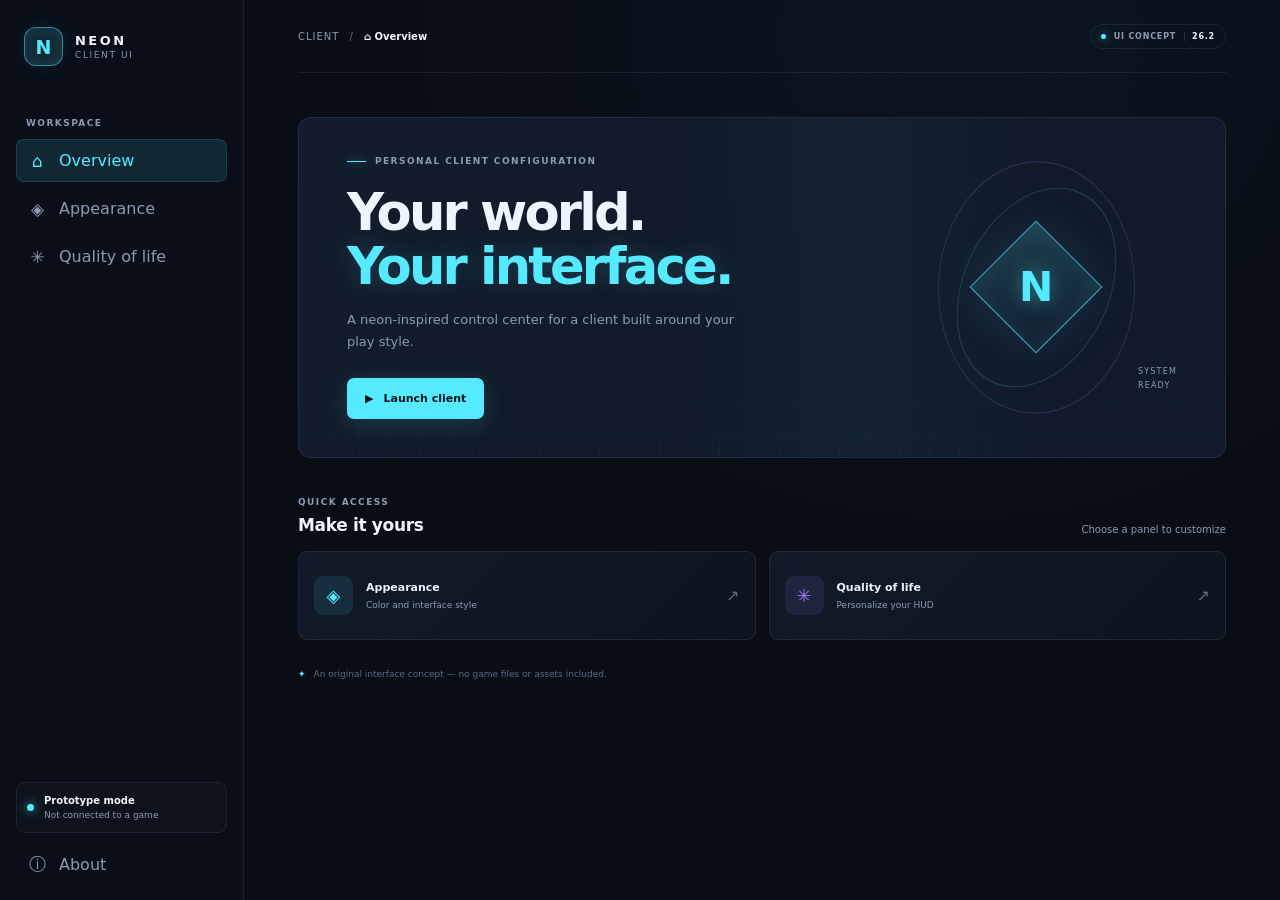
==== index.html @ 1ccb51b3 "Add neon client UI prototype Co-authored-by: copilot-swe-agent[bot] <198982749+Copilot@users.noreply" ====
<!doctype html>
<html lang="en">
  <head>
    <meta charset="utf-8">
    <meta name="viewport" content="width=device-width, initial-scale=1">
    <meta name="theme-color" content="#090d16">
    <title>Neon Client UI</title>
    <link rel="stylesheet" href="styles.css">
    <script src="app.js" defer></script>
  </head>
  <body>
    <div class="shell">
      <aside class="sidebar" aria-label="Client navigation">
        <a class="brand" href="#home" data-go="home" aria-label="Neon Client home">
          <span class="brand-mark" aria-hidden="true">N</span>
          <span class="brand-copy">
            <strong>NEON</strong>
            <small>CLIENT UI</small>
          </span>
        </a>

        <div class="nav-label">WORKSPACE</div>
        <nav class="navigation">
          <button class="nav-item is-active" type="button" data-panel="home" aria-current="page">
            <span class="nav-icon" aria-hidden="true">⌂</span>
            <span>Overview</span>
          </button>
          <button class="nav-item" type="button" data-panel="appearance">
            <span class="nav-icon" aria-hidden="true">◈</span>
            <span>Appearance</span>
          </button>
          <button class="nav-item" type="button" data-panel="quality">
            <span class="nav-icon" aria-hidden="true">✳</span>
            <span>Quality of life</span>
          </button>
        </nav>

        <div class="sidebar-bottom">
          <div class="connection-card">
            <span class="status-dot" aria-hidden="true"></span>
            <span>
              <strong>Prototype mode</strong>
              <small>Not connected to a game</small>
            </span>
          </div>
          <button class="nav-item" type="button" data-panel="about">
            <span class="nav-icon" aria-hidden="true">ⓘ</span>
            <span>About</span>
          </button>
        </div>
      </aside>

      <main class="main">
        <header class="topbar">
          <div class="breadcrumb"><span>CLIENT</span><span class="slash">/</span><strong id="current-page">Overview</strong></div>
          <div class="topbar-status">
            <span class="fps-preview" id="fps-preview" hidden>144 <small>FPS</small></span>
            <div class="build-pill"><span class="build-dot" aria-hidden="true"></span> UI CONCEPT <span class="build-version">26.2</span></div>
          </div>
        </header>

        <section class="panel is-visible" id="panel-home" aria-labelledby="welcome-title">
          <div class="hero">
            <div class="hero-copy">
              <div class="eyebrow"><span class="eyebrow-line"></span> PERSONAL CLIENT CONFIGURATION</div>
              <h1 id="welcome-title">Your world.<br><span>Your interface.</span></h1>
              <p>A neon-inspired control center for a client built around your play style.</p>
              <button class="button button-primary" type="button" data-notice="Game launch is not connected in this UI prototype.">
                <span aria-hidden="true">▶</span> Launch client
              </button>
            </div>
            <div class="hero-art" aria-hidden="true">
              <div class="orbit orbit-one"></div>
              <div class="orbit orbit-two"></div>
              <div class="core"><span>N</span></div>
              <div class="art-caption">SYSTEM<br>READY</div>
            </div>
            <div class="hero-grid" aria-hidden="true"></div>
          </div>

          <div class="section-heading">
            <div>
              <div class="eyebrow">QUICK ACCESS</div>
              <h2>Make it yours</h2>
            </div>
            <span class="subtle">Choose a panel to customize</span>
          </div>

          <div class="quick-grid">
            <button class="quick-card" type="button" data-go="appearance">
              <span class="quick-icon icon-cyan" aria-hidden="true">◈</span>
              <span class="quick-content"><strong>Appearance</strong><small>Color and interface style</small></span>
              <span class="card-arrow" aria-hidden="true">↗</span>
            </button>
            <button class="quick-card" type="button" data-go="quality">
              <span class="quick-icon icon-violet" aria-hidden="true">✳</span>
              <span class="quick-content"><strong>Quality of life</strong><small>Personalize your HUD</small></span>
              <span class="card-arrow" aria-hidden="true">↗</span>
            </button>
          </div>

          <footer class="footer-note"><span class="footer-mark" aria-hidden="true">✦</span> An original interface concept — no game files or assets included.</footer>
        </section>

        <section class="panel" id="panel-appearance" aria-labelledby="appearance-title" hidden>
          <div class="page-heading">
            <div class="eyebrow"><span class="eyebrow-line"></span> MAKE IT YOURS</div>
            <h1 id="appearance-title">Appearance</h1>
            <p>Set the accent that lights up your interface.</p>
          </div>
          <div class="settings-card">
            <div class="card-heading">
              <div><h2>Accent color</h2><p>Choose a signal color for highlights and controls.</p></div>
              <span class="tag">THEME</span>
            </div>
            <div class="accent-options" role="group" aria-label="Accent color">
              <button class="accent-choice is-selected" type="button" data-accent="cyan" aria-pressed="true">
                <span class="swatch swatch-cyan" aria-hidden="true"></span><span>Cyan</span><span class="choice-check" aria-hidden="true">✓</span>
              </button>
              <button class="accent-choice" type="button" data-accent="violet" aria-pressed="false">
                <span class="swatch swatch-violet" aria-hidden="true"></span><span>Violet</span><span class="choice-check" aria-hidden="true">✓</span>
              </button>
              <button class="accent-choice" type="button" data-accent="amber" aria-pressed="false">
                <span class="swatch swatch-amber" aria-hidden="true"></span><span>Amber</span><span class="choice-check" aria-hidden="true">✓</span>
              </button>
            </div>
          </div>
          <div class="preview-card">
            <div>
              <span class="tag">LIVE PREVIEW</span>
              <h2>Stay in your element.</h2>
              <p>Accent selection previews across buttons, status lights, and panel details.</p>
            </div>
            <div class="preview-chip"><span class="status-dot" aria-hidden="true"></span> ONLINE</div>
          </div>
        </section>

        <section class="panel" id="panel-quality" aria-labelledby="quality-title" hidden>
          <div class="page-heading">
            <div class="eyebrow"><span class="eyebrow-line"></span> TUNE YOUR SETUP</div>
            <h1 id="quality-title">Quality of life</h1>
            <p>Small interface preferences for a more comfortable session.</p>
          </div>
          <div class="settings-card settings-list">
            <div class="card-heading">
              <div><h2>Interface preferences</h2><p>These controls are a UI demo and do not affect gameplay.</p></div>
              <span class="tag">3 OPTIONS</span>
            </div>
            <label class="setting-row">
              <span class="setting-copy"><strong>Compact HUD</strong><small>Preview a tighter, less distracting layout.</small></span>
              <input class="switch-input" type="checkbox" data-setting="compact-hud" aria-label="Compact HUD">
              <span class="switch" aria-hidden="true"></span>
            </label>
            <label class="setting-row">
              <span class="setting-copy"><strong>Show FPS counter</strong><small>Keep a performance readout visible in the interface.</small></span>
              <input class="switch-input" type="checkbox" data-setting="fps-counter" aria-label="Show FPS counter">
              <span class="switch" aria-hidden="true"></span>
            </label>
            <label class="setting-row">
              <span class="setting-copy"><strong>Reduce motion</strong><small>Use calmer transitions between menu panels.</small></span>
              <input class="switch-input" type="checkbox" data-setting="reduced-motion" aria-label="Reduce motion">
              <span class="switch" aria-hidden="true"></span>
            </label>
          </div>
          <p class="notice-line"><span aria-hidden="true">ⓘ</span> Preferences are temporary in this prototype and reset when the page reloads.</p>
        </section>

        <section class="panel" id="panel-about" aria-labelledby="about-title" hidden>
          <div class="page-heading">
            <div class="eyebrow"><span class="eyebrow-line"></span> PROJECT NOTES</div>
            <h1 id="about-title">About this prototype</h1>
            <p>A first look at an original dark-neon interface for a future 26.2 client customization.</p>
          </div>
          <div class="settings-card about-card">
            <span class="about-symbol" aria-hidden="true">N</span>
            <div><h2>Independent UI concept</h2><p>This page does not include or modify Eaglercraft, Minecraft, or any game assets. A real in-client version needs a documented add-on interface and source you are authorized to change.</p></div>
          </div>
        </section>

        <div class="toast" id="toast" role="status" aria-live="polite" hidden></div>
      </main>
    </div>
  </body>
</html>
---- styles.css ----
:root {
  color-scheme: dark;
  --bg: #090d16;
  --panel: #101725;
  --panel-raised: #131d2d;
  --line: rgba(165, 190, 219, .11);
  --line-bright: rgba(165, 190, 219, .19);
  --text: #eef5ff;
  --muted: #8c9bb2;
  --dim: #5a6b83;
  --accent: #55eaff;
  --accent-rgb: 85, 234, 255;
  --accent-soft: rgba(var(--accent-rgb), .12);
  --violet: #9c7cff;
  --amber: #ffbf5b;
  font-family: Inter, ui-sans-serif, system-ui, -apple-system, BlinkMacSystemFont, "Segoe UI", sans-serif;
}

:root[data-accent="violet"] {
  --accent: #ae8bff;
  --accent-rgb: 174, 139, 255;
}

:root[data-accent="amber"] {
  --accent: #ffc567;
  --accent-rgb: 255, 197, 103;
}

* { box-sizing: border-box; }

body {
  min-width: 320px;
  min-height: 100vh;
  margin: 0;
  background:
    radial-gradient(ellipse at 75% 4%, rgba(35, 92, 130, .11), transparent 34rem),
    var(--bg);
  color: var(--text);
}

button { font: inherit; }

.shell { min-height: 100vh; }

.sidebar {
  position: fixed;
  inset: 0 auto 0 0;
  z-index: 2;
  display: flex;
  width: 244px;
  flex-direction: column;
  padding: 27px 16px 18px;
  border-right: 1px solid var(--line);
  background: rgba(10, 15, 25, .92);
}

.brand { display: flex; align-items: center; gap: 12px; padding: 0 8px; color: var(--text); text-decoration: none; }
.brand-mark, .about-symbol {
  display: grid;
  place-items: center;
  width: 39px;
  height: 39px;
  border: 1px solid rgba(var(--accent-rgb), .5);
  border-radius: 12px;
  background: var(--accent-soft);
  box-shadow: inset 0 0 18px rgba(var(--accent-rgb), .1), 0 0 24px rgba(var(--accent-rgb), .08);
  color: var(--accent);
  font-size: 19px;
  font-weight: 800;
}

.brand-copy { display: grid; gap: 2px; }
.brand-copy strong { font-size: 13px; letter-spacing: .19em; }
.brand-copy small { color: var(--muted); font-size: 9px; letter-spacing: .18em; }
.nav-label, .eyebrow, .tag { color: var(--muted); font-size: 9px; font-weight: 700; letter-spacing: .16em; }
.nav-label { margin: 52px 10px 11px; }
.navigation { display: grid; gap: 5px; }
.nav-item {
  display: flex;
  width: 100%;
  align-items: center;
  gap: 12px;
  min-height: 43px;
  padding: 0 11px;
  border: 1px solid transparent;
  border-radius: 8px;
  background: transparent;
  color: var(--muted);
  text-align: left;
  cursor: pointer;
  transition: color .18s ease, background .18s ease, border-color .18s ease;
}

.nav-item:hover { border-color: var(--line); background: rgba(255,255,255,.025); color: var(--text); }
.nav-item.is-active { border-color: rgba(var(--accent-rgb), .13); background: var(--accent-soft); color: var(--accent); }
.nav-icon { display: grid; width: 19px; place-items: center; font-size: 17px; }
.sidebar-bottom { display: grid; gap: 13px; margin-top: auto; }
.connection-card { display: flex; align-items: center; gap: 10px; padding: 12px 10px; border: 1px solid var(--line); border-radius: 9px; background: rgba(255,255,255,.018); }
.connection-card strong, .connection-card small { display: block; }
.connection-card strong { font-size: 10px; font-weight: 650; }
.connection-card small { margin-top: 4px; color: var(--muted); font-size: 9px; }
.status-dot, .build-dot { width: 7px; height: 7px; flex: 0 0 auto; border-radius: 50%; background: var(--accent); box-shadow: 0 0 11px rgba(var(--accent-rgb), .9); }
.sidebar-bottom .nav-item { min-height: 36px; }

.main { min-height: 100vh; margin-left: 244px; padding: 0 54px 35px; }
.topbar { display: flex; height: 73px; align-items: center; justify-content: space-between; border-bottom: 1px solid var(--line); }
.topbar-status { display: flex; align-items: center; gap: 12px; }
.fps-preview { color: var(--accent); font-size: 10px; font-variant-numeric: tabular-nums; }
.fps-preview small { color: var(--muted); font-size: 8px; letter-spacing: .1em; }
.breadcrumb { display: flex; align-items: center; gap: 10px; color: var(--muted); font-size: 10px; letter-spacing: .1em; }
.breadcrumb strong { color: var(--text); font-weight: 550; letter-spacing: 0; }
.slash { color: var(--dim); }
.build-pill { display: flex; align-items: center; gap: 8px; padding: 7px 10px; border: 1px solid var(--line); border-radius: 99px; color: var(--muted); font-size: 8px; font-weight: 700; letter-spacing: .1em; }
.build-dot { width: 5px; height: 5px; }
.build-version { padding-left: 7px; border-left: 1px solid var(--line-bright); color: var(--text); }
.panel { max-width: 1020px; margin: 0 auto; padding-top: 44px; }
.panel[hidden] { display: none; }
.hero { position: relative; display: flex; min-height: 326px; overflow: hidden; align-items: center; justify-content: space-between; padding: 38px 48px; border: 1px solid var(--line); border-radius: 13px; background: linear-gradient(110deg, #121c2c 0%, #111a29 52%, #101a2a 100%); }
.hero::before { position: absolute; inset: 0; background: linear-gradient(90deg, transparent 40%, rgba(var(--accent-rgb), .04), transparent 80%); content: ""; pointer-events: none; }
.hero-grid { position: absolute; inset: auto 0 0; height: 82px; background-image: linear-gradient(rgba(var(--accent-rgb), .08) 1px, transparent 1px), linear-gradient(90deg, rgba(var(--accent-rgb), .08) 1px, transparent 1px); background-size: 30px 30px; mask-image: linear-gradient(transparent, black); opacity: .46; pointer-events: none; }
.hero-copy { position: relative; z-index: 1; max-width: 460px; }
.eyebrow { display: flex; align-items: center; gap: 9px; }
.eyebrow-line { display: inline-block; width: 19px; height: 1px; background: var(--accent); box-shadow: 0 0 8px rgba(var(--accent-rgb), .7); }
h1, h2, p { margin: 0; }
.hero h1, .page-heading h1 { margin-top: 19px; font-size: clamp(35px, 4vw, 52px); font-weight: 700; letter-spacing: -.055em; line-height: 1.06; }
.hero h1 span { color: var(--accent); text-shadow: 0 0 24px rgba(var(--accent-rgb), .2); }
.hero-copy p, .page-heading p { max-width: 410px; margin-top: 15px; color: var(--muted); font-size: 13px; line-height: 1.7; }
.button { display: inline-flex; min-height: 41px; align-items: center; justify-content: center; gap: 10px; margin-top: 25px; padding: 0 17px; border: 1px solid transparent; border-radius: 7px; font-size: 11px; font-weight: 700; cursor: pointer; transition: transform .18s ease, box-shadow .18s ease, background .18s ease; }
.button:hover { transform: translateY(-1px); }
.button-primary { background: var(--accent); box-shadow: 0 5px 22px rgba(var(--accent-rgb), .16); color: #081018; }
.button-primary:hover { box-shadow: 0 7px 28px rgba(var(--accent-rgb), .28); }
.hero-art { position: relative; z-index: 1; display: grid; width: 248px; height: 230px; flex: 0 0 auto; place-items: center; margin-right: 17px; }
.core { z-index: 1; display: grid; width: 94px; height: 94px; place-items: center; transform: rotate(45deg); border: 1px solid rgba(var(--accent-rgb), .65); background: linear-gradient(135deg, rgba(var(--accent-rgb), .15), rgba(17, 26, 41, .5)); box-shadow: 0 0 45px rgba(var(--accent-rgb), .12), inset 0 0 32px rgba(var(--accent-rgb), .11); }
.core span { transform: rotate(-45deg); color: var(--accent); font-size: 41px; font-weight: 800; text-shadow: 0 0 23px rgba(var(--accent-rgb), .55); }
.orbit { position: absolute; width: 175px; height: 175px; transform: rotate(-25deg) skew(-20deg); border: 1px solid rgba(var(--accent-rgb), .19); border-radius: 50%; }
.orbit-two { width: 223px; height: 223px; transform: rotate(50deg) skew(14deg); border-color: rgba(156, 124, 255, .2); }
.art-caption { position: absolute; right: -17px; bottom: 10px; color: var(--muted); font-size: 8px; letter-spacing: .15em; line-height: 1.7; }
.section-heading { display: flex; align-items: end; justify-content: space-between; margin: 39px 0 16px; }
.section-heading h2, .card-heading h2, .preview-card h2, .about-card h2 { margin-top: 8px; font-size: 17px; font-weight: 650; letter-spacing: -.02em; }
.subtle { color: var(--muted); font-size: 10px; }
.quick-grid { display: grid; grid-template-columns: repeat(2, minmax(0, 1fr)); gap: 13px; }
.quick-card { display: flex; min-height: 89px; align-items: center; gap: 13px; padding: 15px; border: 1px solid var(--line); border-radius: 9px; background: linear-gradient(135deg, rgba(20, 30, 45, .8), rgba(14, 22, 34, .8)); color: var(--text); text-align: left; cursor: pointer; transition: border-color .18s ease, transform .18s ease, background .18s ease; }
.quick-card:hover { transform: translateY(-2px); border-color: rgba(var(--accent-rgb), .35); background: var(--panel-raised); }
.quick-icon { display: grid; width: 39px; height: 39px; flex: 0 0 auto; place-items: center; border-radius: 9px; font-size: 18px; }
.icon-cyan { background: rgba(var(--accent-rgb), .1); color: var(--accent); }
.icon-violet { background: rgba(156, 124, 255, .11); color: var(--violet); }
.quick-content { display: grid; gap: 6px; }
.quick-content strong { font-size: 11px; font-weight: 650; }
.quick-content small { color: var(--muted); font-size: 9px; }
.card-arrow { margin-left: auto; color: var(--dim); }
.footer-note { display: flex; align-items: center; gap: 8px; margin-top: 29px; color: var(--dim); font-size: 9px; }
.footer-mark { color: var(--accent); }

.page-heading { margin: 12px 0 27px; }
.page-heading h1 { font-size: clamp(32px, 4vw, 43px); }
.page-heading p { margin-top: 11px; }
.settings-card, .preview-card { padding: 23px; border: 1px solid var(--line); border-radius: 10px; background: linear-gradient(135deg, rgba(18, 27, 41, .9), rgba(14, 21, 33, .9)); }
.card-heading { display: flex; align-items: flex-start; justify-content: space-between; gap: 20px; }
.card-heading h2 { margin-top: 0; font-size: 14px; }
.card-heading p, .preview-card p, .about-card p { margin-top: 7px; color: var(--muted); font-size: 10px; line-height: 1.7; }
.tag { padding: 6px 8px; border: 1px solid var(--line); border-radius: 5px; font-size: 8px; white-space: nowrap; }
.accent-options { display: grid; grid-template-columns: repeat(3, minmax(0, 1fr)); gap: 10px; margin-top: 22px; }
.accent-choice { display: flex; min-height: 52px; align-items: center; gap: 10px; padding: 0 12px; border: 1px solid var(--line); border-radius: 7px; background: rgba(255,255,255,.015); color: var(--muted); font-size: 10px; cursor: pointer; }
.accent-choice:hover, .accent-choice.is-selected { border-color: rgba(var(--accent-rgb), .42); background: var(--accent-soft); color: var(--text); }
.swatch { width: 11px; height: 11px; border-radius: 50%; }
.swatch-cyan { background: #55eaff; box-shadow: 0 0 12px rgba(85, 234, 255, .5); }
.swatch-violet { background: #ae8bff; box-shadow: 0 0 12px rgba(174, 139, 255, .5); }
.swatch-amber { background: #ffc567; box-shadow: 0 0 12px rgba(255, 197, 103, .5); }
.choice-check { display: none; margin-left: auto; color: var(--accent); }
.accent-choice.is-selected .choice-check { display: inline; }
.preview-card { display: flex; align-items: center; justify-content: space-between; gap: 22px; margin-top: 14px; }
.preview-card h2 { margin-top: 13px; }
.preview-card p { max-width: 420px; }
.preview-chip { display: flex; align-items: center; gap: 8px; padding: 8px 10px; border: 1px solid rgba(var(--accent-rgb), .23); border-radius: 99px; background: var(--accent-soft); color: var(--accent); font-size: 8px; font-weight: 700; letter-spacing: .12em; white-space: nowrap; }
.settings-list { padding-bottom: 4px; }
.setting-row { display: flex; min-height: 72px; align-items: center; gap: 14px; border-bottom: 1px solid var(--line); cursor: pointer; }
.setting-row:last-child { border-bottom: 0; }
.setting-copy { display: grid; gap: 5px; }
.setting-copy strong { font-size: 11px; font-weight: 600; }
.setting-copy small { color: var(--muted); font-size: 9px; }
.switch-input { position: absolute; width: 1px; height: 1px; overflow: hidden; clip: rect(0, 0, 0, 0); white-space: nowrap; clip-path: inset(50%); }
.switch { position: relative; width: 34px; height: 19px; flex: 0 0 auto; margin-left: auto; border: 1px solid var(--line-bright); border-radius: 99px; background: #1b2636; transition: background .18s ease, border-color .18s ease; }
.switch::after { position: absolute; top: 3px; left: 3px; width: 11px; height: 11px; border-radius: 50%; background: #8290a4; content: ""; transition: transform .18s ease, background .18s ease; }
.switch-input:checked + .switch { border-color: rgba(var(--accent-rgb), .6); background: var(--accent-soft); }
.switch-input:checked + .switch::after { transform: translateX(15px); background: var(--accent); box-shadow: 0 0 9px rgba(var(--accent-rgb), .55); }
.switch-input:focus-visible + .switch { outline: 2px solid var(--accent); outline-offset: 3px; }
.notice-line { display: flex; gap: 8px; margin: 16px 2px 0; color: var(--muted); font-size: 9px; }
.notice-line span { color: var(--accent); }
.about-card { display: flex; align-items: center; gap: 17px; }
.about-card h2 { margin-top: 0; font-size: 14px; }
.about-card p { max-width: 650px; }
.toast { position: fixed; right: 24px; bottom: 23px; z-index: 5; max-width: min(390px, calc(100vw - 32px)); padding: 12px 16px; border: 1px solid rgba(var(--accent-rgb), .38); border-radius: 8px; background: #141f2e; box-shadow: 0 10px 36px rgba(0,0,0,.35); color: var(--text); font-size: 11px; }
.toast[hidden] { display: none; }

:root[data-compact="true"] .main { padding-right: 34px; padding-left: 34px; }
:root[data-compact="true"] .hero { min-height: 285px; }
:root[data-reduced-motion="true"] *, :root[data-reduced-motion="true"] *::before, :root[data-reduced-motion="true"] *::after { scroll-behavior: auto !important; transition-duration: .01ms !important; animation-duration: .01ms !important; animation-iteration-count: 1 !important; }

@media (prefers-reduced-motion: reduce) {
  *, *::before, *::after { scroll-behavior: auto !important; transition-duration: .01ms !important; animation-duration: .01ms !important; animation-iteration-count: 1 !important; }
}

@media (max-width: 860px) {
  .sidebar { width: 205px; }
  .main { margin-left: 205px; padding-right: 28px; padding-left: 28px; }
  .hero { padding: 34px 30px; }
  .hero-art { width: 190px; margin-right: 0; transform: scale(.85); }
}

@media (max-width: 650px) {
  .sidebar { position: static; width: auto; min-height: auto; padding: 14px 15px; border-right: 0; border-bottom: 1px solid var(--line); }
  .brand { padding: 0 2px; }
  .nav-label, .sidebar-bottom { display: none; }
  .navigation { display: flex; gap: 5px; margin-top: 14px; overflow-x: auto; }
  .nav-item { width: auto; min-height: 36px; flex: 0 0 auto; gap: 7px; padding: 0 9px; font-size: 10px; }
  .nav-icon { font-size: 14px; }
  .main { margin-left: 0; padding: 0 16px 28px; }
  .topbar { height: 54px; }
  .panel { padding-top: 24px; }
  .hero { min-height: 280px; padding: 28px 23px; }
  .hero-art { position: absolute; right: -29px; bottom: -34px; width: 160px; opacity: .33; transform: scale(.8); }
  .hero-copy { max-width: 100%; }
  .hero-copy p { max-width: 290px; }
  .section-heading { margin-top: 29px; }
  .quick-grid { grid-template-columns: 1fr; }
  .accent-options { grid-template-columns: 1fr; }
  .accent-choice { min-height: 44px; }
  .settings-card, .preview-card { padding: 17px; }
}

@media (max-width: 420px) {
  .build-pill { gap: 6px; padding: 6px 8px; font-size: 7px; }
  .hero h1 { font-size: 37px; }
  .subtle { max-width: 100px; text-align: right; line-height: 1.5; }
  .preview-card { align-items: flex-start; flex-direction: column; }
  .setting-row { gap: 8px; }
  .setting-copy small { max-width: 225px; line-height: 1.5; }
}
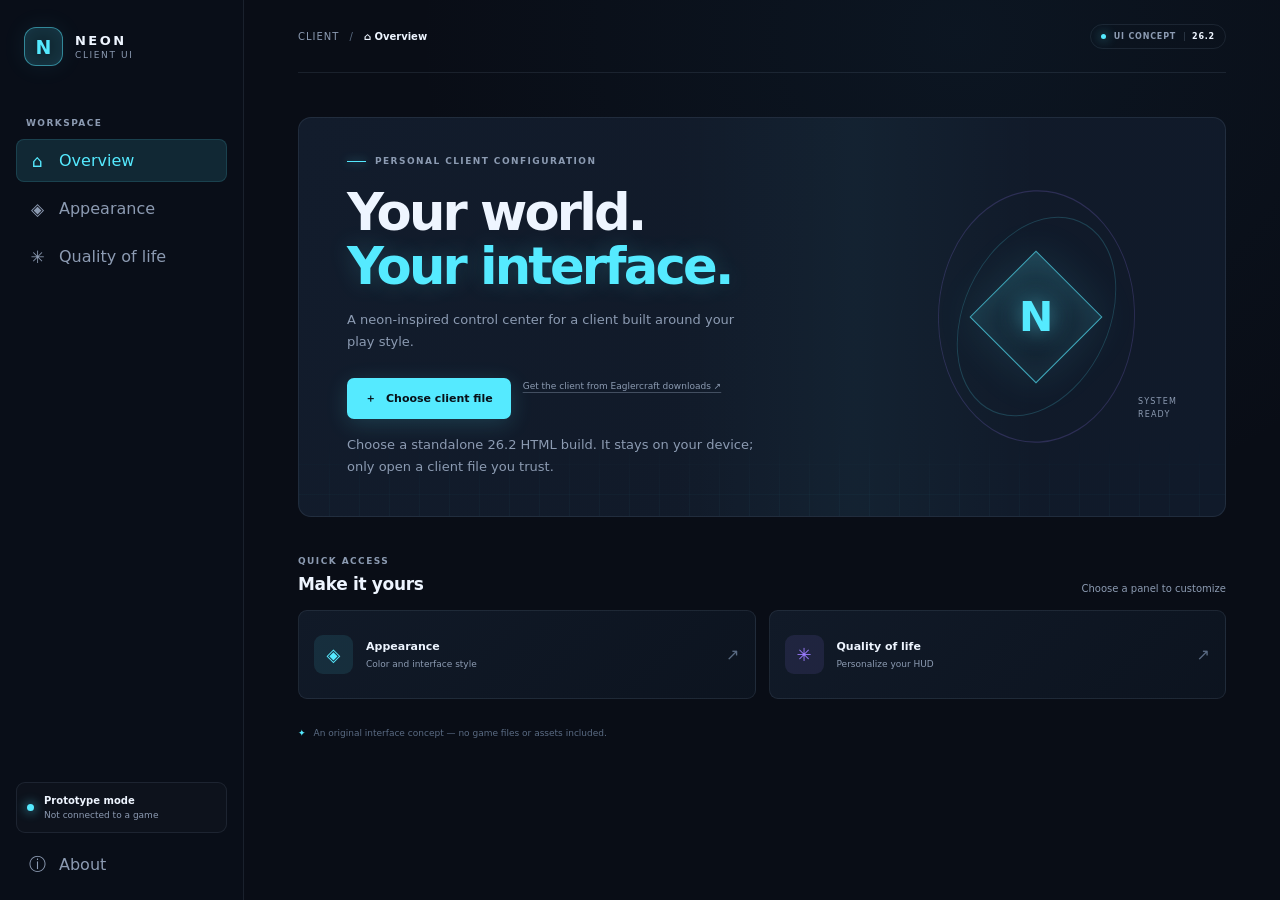
==== commit c0c75d98: "Add local Eaglercraft HTML launcher Co-authored-by: copilot-swe-agent[bot] <198982749+Copilot@users." ====
--- a/index.html
+++ b/index.html
@@ -65,9 +65,17 @@
               <div class="eyebrow"><span class="eyebrow-line"></span> PERSONAL CLIENT CONFIGURATION</div>
               <h1 id="welcome-title">Your world.<br><span>Your interface.</span></h1>
               <p>A neon-inspired control center for a client built around your play style.</p>
-              <button class="button button-primary" type="button" data-notice="Game launch is not connected in this UI prototype.">
-                <span aria-hidden="true">▶</span> Launch client
-              </button>
+              <div class="launch-controls">
+                <input id="client-file" class="file-input" type="file" accept=".html,.htm,text/html" aria-label="Choose a standalone Eaglercraft client HTML file">
+                <button class="button button-primary" id="choose-client" type="button">
+                  <span aria-hidden="true">＋</span> Choose client file
+                </button>
+                <a class="button button-primary launch-link" id="launch-client" href="#" target="_blank" rel="noopener noreferrer" aria-disabled="true" tabindex="-1" hidden>
+                  <span aria-hidden="true">▶</span> Launch 26.2 client
+                </a>
+                <a class="download-link" href="https://eaglercraft.com/downloads" target="_blank" rel="noopener noreferrer">Get the client from Eaglercraft downloads ↗</a>
+              </div>
+              <p class="selected-file" id="selected-file" role="status" aria-live="polite">Choose a standalone 26.2 HTML build. It stays on your device; only open a client file you trust.</p>
             </div>
             <div class="hero-art" aria-hidden="true">
               <div class="orbit orbit-one"></div>
@@ -173,7 +181,7 @@
           </div>
           <div class="settings-card about-card">
             <span class="about-symbol" aria-hidden="true">N</span>
-            <div><h2>Independent UI concept</h2><p>This page does not include or modify Eaglercraft, Minecraft, or any game assets. A real in-client version needs a documented add-on interface and source you are authorized to change.</p></div>
+            <div><h2>Independent UI concept</h2><p>The selected standalone client opens in a separate tab; this prototype does not modify its menus or gameplay. It includes no Eaglercraft, Minecraft, or game assets. In-client changes need a documented add-on interface and source you are authorized to change.</p></div>
           </div>
         </section>
 
--- a/styles.css
+++ b/styles.css
@@ -129,6 +129,13 @@
 .button:hover { transform: translateY(-1px); }
 .button-primary { background: var(--accent); box-shadow: 0 5px 22px rgba(var(--accent-rgb), .16); color: #081018; }
 .button-primary:hover { box-shadow: 0 7px 28px rgba(var(--accent-rgb), .28); }
+.launch-controls { display: flex; flex-wrap: wrap; align-items: center; gap: 12px; }
+.file-input { display: none; }
+.launch-link { text-decoration: none; }
+.launch-link[aria-disabled="true"] { display: none; }
+.download-link { color: var(--muted); font-size: 9px; text-decoration-color: rgba(140, 155, 178, .4); text-underline-offset: 3px; }
+.download-link:hover { color: var(--accent); }
+.selected-file { min-height: 14px; margin-top: 10px; color: var(--muted); font-size: 9px; }
 .hero-art { position: relative; z-index: 1; display: grid; width: 248px; height: 230px; flex: 0 0 auto; place-items: center; margin-right: 17px; }
 .core { z-index: 1; display: grid; width: 94px; height: 94px; place-items: center; transform: rotate(45deg); border: 1px solid rgba(var(--accent-rgb), .65); background: linear-gradient(135deg, rgba(var(--accent-rgb), .15), rgba(17, 26, 41, .5)); box-shadow: 0 0 45px rgba(var(--accent-rgb), .12), inset 0 0 32px rgba(var(--accent-rgb), .11); }
 .core span { transform: rotate(-45deg); color: var(--accent); font-size: 41px; font-weight: 800; text-shadow: 0 0 23px rgba(var(--accent-rgb), .55); }
@@ -221,6 +228,8 @@
   .hero-art { position: absolute; right: -29px; bottom: -34px; width: 160px; opacity: .33; transform: scale(.8); }
   .hero-copy { max-width: 100%; }
   .hero-copy p { max-width: 290px; }
+  .launch-controls { align-items: flex-start; flex-direction: column; gap: 4px; }
+  .launch-controls .button { margin-top: 18px; }
   .section-heading { margin-top: 29px; }
   .quick-grid { grid-template-columns: 1fr; }
   .accent-options { grid-template-columns: 1fr; }
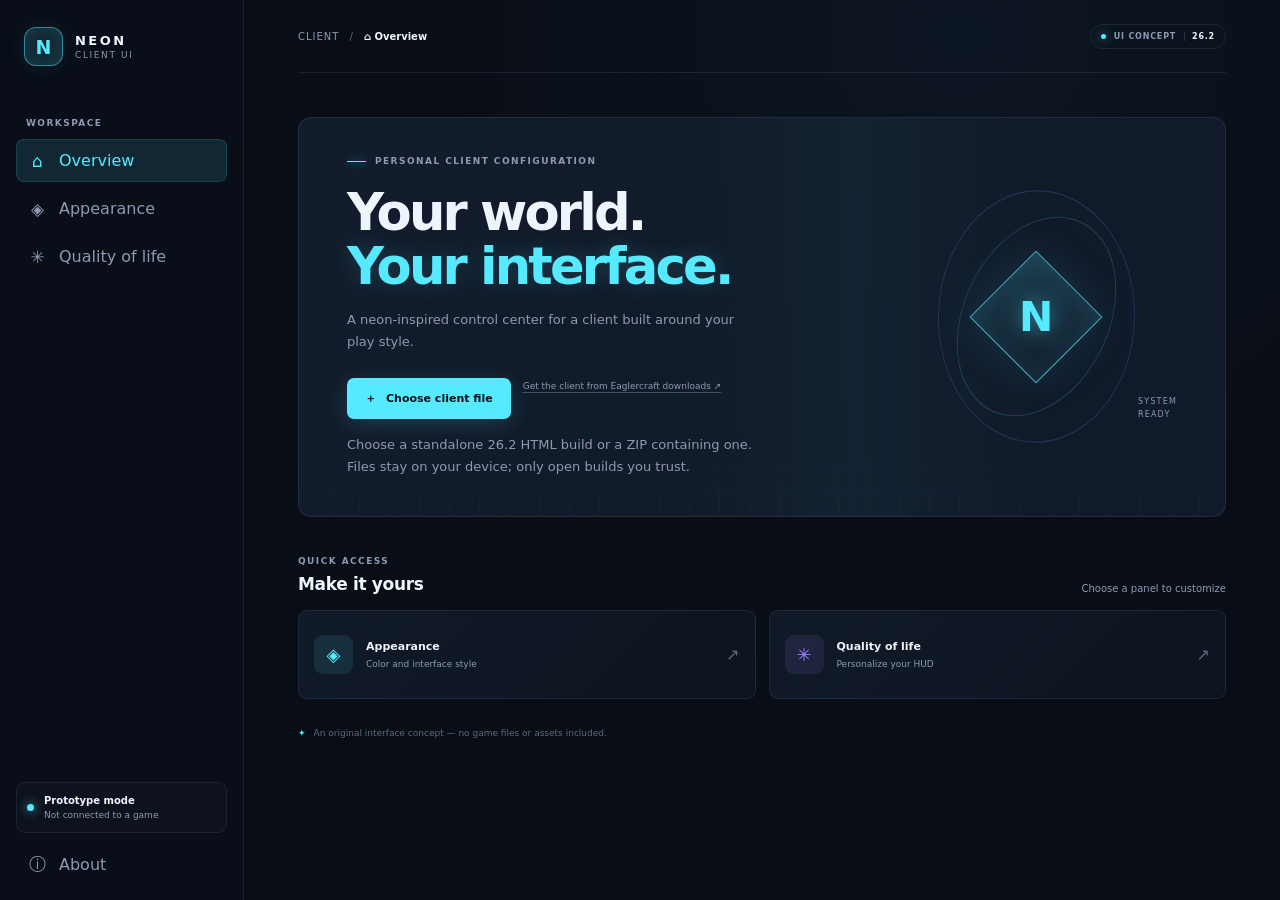
==== commit fcb69111: "Support local Eaglercraft client ZIPs Co-authored-by: copilot-swe-agent[bot] <198982749+Copilot@user" ====
--- a/index.html
+++ b/index.html
@@ -66,7 +66,7 @@
               <h1 id="welcome-title">Your world.<br><span>Your interface.</span></h1>
               <p>A neon-inspired control center for a client built around your play style.</p>
               <div class="launch-controls">
-                <input id="client-file" class="file-input" type="file" accept=".html,.htm,text/html" aria-label="Choose a standalone Eaglercraft client HTML file">
+                <input id="client-file" class="file-input" type="file" accept=".html,.htm,.zip,text/html,application/zip" aria-label="Choose a standalone Eaglercraft client HTML file or ZIP">
                 <button class="button button-primary" id="choose-client" type="button">
                   <span aria-hidden="true">＋</span> Choose client file
                 </button>
@@ -75,7 +75,7 @@
                 </a>
                 <a class="download-link" href="https://eaglercraft.com/downloads" target="_blank" rel="noopener noreferrer">Get the client from Eaglercraft downloads ↗</a>
               </div>
-              <p class="selected-file" id="selected-file" role="status" aria-live="polite">Choose a standalone 26.2 HTML build. It stays on your device; only open a client file you trust.</p>
+              <p class="selected-file" id="selected-file" role="status" aria-live="polite">Choose a standalone 26.2 HTML build or a ZIP containing one. Files stay on your device; only open builds you trust.</p>
             </div>
             <div class="hero-art" aria-hidden="true">
               <div class="orbit orbit-one"></div>
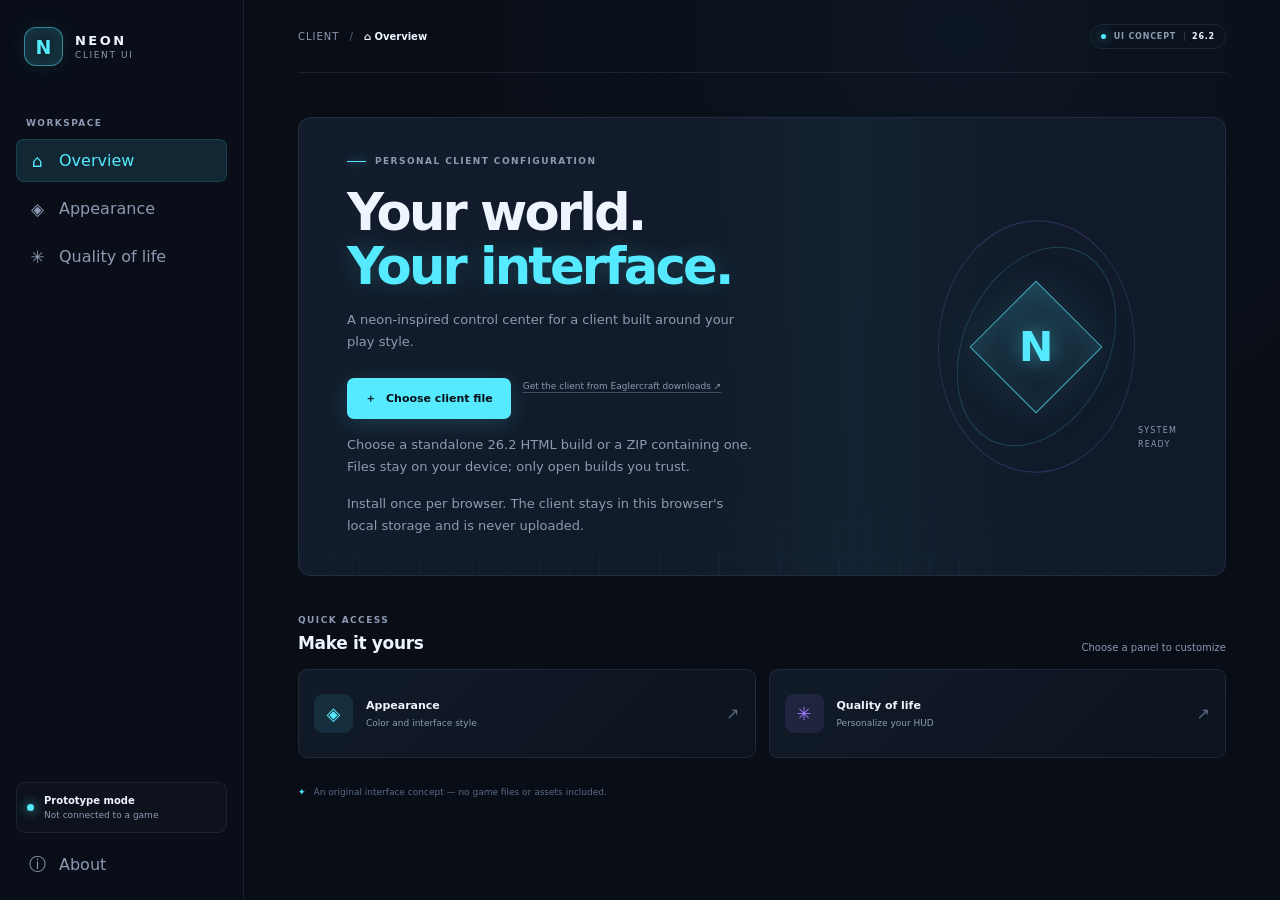
==== commit 5eb1ecbf: "Add persistent local client and ClickGUI overlay Co-authored-by: copilot-swe-agent[bot] <198982749+C" ====
--- a/index.html
+++ b/index.html
@@ -6,6 +6,7 @@
     <meta name="theme-color" content="#090d16">
     <title>Neon Client UI</title>
     <link rel="stylesheet" href="styles.css">
+    <script src="storage.js" defer></script>
     <script src="app.js" defer></script>
   </head>
   <body>
@@ -70,12 +71,14 @@
                 <button class="button button-primary" id="choose-client" type="button">
                   <span aria-hidden="true">＋</span> Choose client file
                 </button>
-                <a class="button button-primary launch-link" id="launch-client" href="#" target="_blank" rel="noopener noreferrer" aria-disabled="true" tabindex="-1" hidden>
+                <a class="button button-primary launch-link" id="launch-client" href="game.html" target="_blank" rel="noopener noreferrer" aria-disabled="true" tabindex="-1" hidden>
                   <span aria-hidden="true">▶</span> Launch 26.2 client
                 </a>
+                <button class="button button-secondary" id="remove-client" type="button" hidden>Remove saved client</button>
                 <a class="download-link" href="https://eaglercraft.com/downloads" target="_blank" rel="noopener noreferrer">Get the client from Eaglercraft downloads ↗</a>
               </div>
               <p class="selected-file" id="selected-file" role="status" aria-live="polite">Choose a standalone 26.2 HTML build or a ZIP containing one. Files stay on your device; only open builds you trust.</p>
+              <p class="selected-file">Install once per browser. The client stays in this browser's local storage and is never uploaded.</p>
             </div>
             <div class="hero-art" aria-hidden="true">
               <div class="orbit orbit-one"></div>
--- a/styles.css
+++ b/styles.css
@@ -198,10 +198,75 @@
 .about-card p { max-width: 650px; }
 .toast { position: fixed; right: 24px; bottom: 23px; z-index: 5; max-width: min(390px, calc(100vw - 32px)); padding: 12px 16px; border: 1px solid rgba(var(--accent-rgb), .38); border-radius: 8px; background: #141f2e; box-shadow: 0 10px 36px rgba(0,0,0,.35); color: var(--text); font-size: 11px; }
 .toast[hidden] { display: none; }
+.button-secondary { border-color: var(--line-bright); background: rgba(255,255,255,.025); color: var(--muted); }
+.button-secondary:hover { border-color: rgba(var(--accent-rgb), .35); color: var(--text); }
+.button[hidden] { display: none; }
 
 :root[data-compact="true"] .main { padding-right: 34px; padding-left: 34px; }
 :root[data-compact="true"] .hero { min-height: 285px; }
 :root[data-reduced-motion="true"] *, :root[data-reduced-motion="true"] *::before, :root[data-reduced-motion="true"] *::after { scroll-behavior: auto !important; transition-duration: .01ms !important; animation-duration: .01ms !important; animation-iteration-count: 1 !important; }
+
+.game-page { overflow: hidden; background: #05070b; }
+.game-shell { position: fixed; inset: 0; overflow: hidden; background: #05070b; }
+.game-frame { position: absolute; inset: 0; display: block; width: 100%; height: 100%; border: 0; background: #000; }
+.game-frame[hidden] { display: none; }
+.game-loading { position: absolute; top: 50%; left: 50%; width: min(420px, calc(100vw - 32px)); transform: translate(-50%, -50%); color: var(--muted); font-size: 13px; line-height: 1.7; text-align: center; }
+.game-loading a { color: var(--accent); }
+.game-badge { position: absolute; top: 16px; left: 17px; z-index: 5; padding: 7px 10px; border: 1px solid rgba(var(--accent-rgb), .38); border-radius: 7px; background: rgba(7, 12, 20, .84); box-shadow: 0 0 18px rgba(var(--accent-rgb), .08); color: var(--accent); font-size: 9px; font-weight: 800; letter-spacing: .17em; pointer-events: none; }
+.game-badge span { margin-left: 6px; color: var(--muted); font-size: 8px; font-weight: 600; }
+.game-badge[hidden] { display: none; }
+.gui-trigger { position: absolute; top: 15px; right: 16px; z-index: 6; display: flex; min-height: 34px; align-items: center; gap: 10px; padding: 0 10px; border: 1px solid rgba(var(--accent-rgb), .35); border-radius: 7px; background: rgba(7, 12, 20, .87); color: var(--text); font-size: 9px; font-weight: 750; letter-spacing: .1em; cursor: pointer; backdrop-filter: blur(8px); }
+.gui-trigger:hover { border-color: var(--accent); color: var(--accent); }
+.gui-trigger kbd { padding: 4px 5px; border: 1px solid var(--line-bright); border-radius: 4px; color: var(--muted); font: inherit; font-size: 7px; letter-spacing: .06em; }
+.clickgui-overlay { position: absolute; inset: 0; z-index: 10; display: grid; place-items: center; padding: 24px; background: rgba(4, 7, 13, .62); backdrop-filter: blur(5px); }
+.clickgui-overlay[hidden] { display: none; }
+.clickgui-window { display: grid; width: min(880px, calc(100vw - 32px)); min-height: 500px; max-height: min(620px, calc(100vh - 32px)); grid-template-columns: 190px minmax(0, 1fr); overflow: hidden; border: 1px solid rgba(var(--accent-rgb), .25); border-radius: 13px; background: #0c121e; box-shadow: 0 25px 100px rgba(0, 0, 0, .62), 0 0 35px rgba(var(--accent-rgb), .07); }
+.clickgui-sidebar { display: flex; flex-direction: column; padding: 21px 13px 15px; border-right: 1px solid var(--line); background: linear-gradient(180deg, #101a28, #0b111c); }
+.gui-brand { display: flex; align-items: center; gap: 10px; padding: 0 4px; color: var(--text); font-size: 11px; font-weight: 800; letter-spacing: .15em; }
+.gui-brand small { display: block; margin-top: 3px; color: var(--muted); font-size: 8px; font-weight: 600; letter-spacing: .16em; }
+.gui-brand-icon { display: grid; width: 34px; height: 34px; place-items: center; border: 1px solid rgba(var(--accent-rgb), .45); border-radius: 9px; background: var(--accent-soft); color: var(--accent); font-size: 16px; }
+.gui-nav-label { margin: 35px 9px 10px; color: var(--dim); font-size: 8px; font-weight: 700; letter-spacing: .18em; }
+.gui-nav { display: grid; gap: 5px; }
+.gui-nav-item { display: flex; min-height: 37px; align-items: center; gap: 10px; padding: 0 10px; border: 1px solid transparent; border-radius: 6px; background: transparent; color: var(--muted); font-size: 10px; text-align: left; cursor: pointer; }
+.gui-nav-item > span { width: 15px; color: var(--dim); font-size: 14px; text-align: center; }
+.gui-nav-item:hover, .gui-nav-item.is-active { border-color: rgba(var(--accent-rgb), .17); background: var(--accent-soft); color: var(--accent); }
+.gui-nav-item.is-active > span { color: var(--accent); }
+.gui-sidebar-note { display: flex; align-items: center; gap: 8px; margin-top: auto; padding: 10px 6px 1px; color: var(--muted); font-size: 8px; }
+.gui-sidebar-note .status-dot { width: 6px; height: 6px; }
+.clickgui-content { display: flex; min-width: 0; flex-direction: column; padding: 25px 27px 15px; }
+.gui-header { display: flex; align-items: flex-start; justify-content: space-between; padding-bottom: 20px; border-bottom: 1px solid var(--line); }
+.gui-header h1 { margin-top: 9px; font-size: 23px; font-weight: 680; letter-spacing: -.04em; }
+.gui-close { display: grid; width: 30px; height: 30px; place-items: center; border: 1px solid var(--line); border-radius: 6px; background: rgba(255,255,255,.025); color: var(--muted); font-size: 20px; line-height: 1; cursor: pointer; }
+.gui-close:hover { border-color: rgba(var(--accent-rgb), .4); color: var(--accent); }
+.gui-screen { flex: 1; padding-top: 22px; }
+.gui-screen[hidden] { display: none; }
+.gui-section-heading { display: flex; align-items: flex-start; justify-content: space-between; gap: 15px; }
+.gui-section-heading h2 { font-size: 13px; font-weight: 650; }
+.gui-section-heading p { margin-top: 6px; color: var(--muted); font-size: 9px; }
+.gui-module-grid { display: grid; grid-template-columns: repeat(2, minmax(0, 1fr)); gap: 10px; margin-top: 19px; }
+.gui-module { display: grid; min-height: 80px; grid-template-columns: 29px minmax(0, 1fr) 34px; align-items: center; gap: 9px; padding: 11px; border: 1px solid var(--line); border-radius: 8px; background: rgba(255,255,255,.018); cursor: pointer; }
+.gui-module:hover { border-color: rgba(var(--accent-rgb), .27); background: rgba(var(--accent-rgb), .035); }
+.gui-module-icon { display: grid; width: 29px; height: 29px; place-items: center; border-radius: 7px; background: var(--accent-soft); color: var(--accent); font-size: 12px; font-weight: 700; }
+.gui-module-copy { display: grid; gap: 5px; }
+.gui-module-copy strong, .keybind-row strong { color: var(--text); font-size: 9px; font-weight: 650; }
+.gui-module-copy small, .keybind-row small { color: var(--muted); font-size: 8px; line-height: 1.45; }
+.gui-module .switch { justify-self: end; }
+.keybind-row { display: flex; min-height: 61px; align-items: center; justify-content: space-between; gap: 16px; margin-top: 15px; padding: 0 11px; border: 1px solid var(--line); border-radius: 8px; background: rgba(255,255,255,.012); }
+.keybind-row > span { display: grid; gap: 5px; }
+.keybind-button { min-width: 85px; min-height: 27px; padding: 0 8px; border: 1px solid rgba(var(--accent-rgb), .27); border-radius: 5px; background: var(--accent-soft); color: var(--accent); font-size: 8px; font-weight: 700; letter-spacing: .07em; cursor: pointer; }
+.keybind-button:hover { border-color: var(--accent); }
+.gui-accent-options { display: grid; gap: 9px; margin-top: 18px; }
+.gui-accent { display: flex; min-height: 43px; align-items: center; gap: 10px; padding: 0 12px; border: 1px solid var(--line); border-radius: 7px; background: rgba(255,255,255,.015); color: var(--muted); font-size: 9px; text-align: left; cursor: pointer; }
+.gui-accent:hover, .gui-accent.is-selected { border-color: rgba(var(--accent-rgb), .38); background: var(--accent-soft); color: var(--text); }
+.gui-accent .swatch { width: 10px; height: 10px; }
+.gui-accent .choice-check { display: none; margin-left: auto; color: var(--accent); font-size: 11px; }
+.gui-accent.is-selected .choice-check { display: inline; }
+.gui-footer { display: flex; align-items: center; gap: 5px; margin-top: auto; padding-top: 14px; border-top: 1px solid var(--line); color: var(--dim); font-size: 8px; }
+.gui-footer > span:first-child { color: var(--accent); }
+.footer-divider { padding: 0 3px; }
+.game-toast { position: fixed; right: 16px; bottom: 16px; z-index: 15; max-width: min(360px, calc(100vw - 32px)); padding: 11px 14px; border: 1px solid rgba(var(--accent-rgb), .35); border-radius: 7px; background: #121b29; box-shadow: 0 12px 34px rgba(0,0,0,.4); color: var(--text); font-size: 10px; }
+.game-toast[hidden] { display: none; }
+:root[data-compact-gui="true"] .clickgui-window { width: min(720px, calc(100vw - 32px)); min-height: 420px; }
 
 @media (prefers-reduced-motion: reduce) {
   *, *::before, *::after { scroll-behavior: auto !important; transition-duration: .01ms !important; animation-duration: .01ms !important; animation-iteration-count: 1 !important; }
@@ -245,3 +310,23 @@
   .setting-row { gap: 8px; }
   .setting-copy small { max-width: 225px; line-height: 1.5; }
 }
+
+@media (max-width: 650px) {
+  .clickgui-overlay { padding: 9px; }
+  .clickgui-window { width: calc(100vw - 18px); min-height: min(520px, calc(100vh - 18px)); max-height: calc(100vh - 18px); grid-template-columns: 57px minmax(0, 1fr); }
+  .clickgui-sidebar { padding: 14px 6px 10px; align-items: center; }
+  .gui-brand { flex-direction: column; gap: 5px; padding: 0; font-size: 7px; }
+  .gui-brand small { font-size: 6px; }
+  .gui-brand-icon { width: 30px; height: 30px; }
+  .gui-nav-label, .gui-sidebar-note { display: none; }
+  .gui-nav { width: 100%; margin-top: 25px; }
+  .gui-nav-item { justify-content: center; padding: 0; font-size: 0; }
+  .gui-nav-item > span { font-size: 17px; }
+  .clickgui-content { padding: 18px 13px 11px; }
+  .gui-header { padding-bottom: 15px; }
+  .gui-header h1 { font-size: 20px; }
+  .gui-module-grid { grid-template-columns: 1fr; gap: 7px; margin-top: 13px; }
+  .gui-module { min-height: 65px; padding: 8px; }
+  .keybind-row { margin-top: 9px; padding: 0 8px; }
+  .gui-footer { flex-wrap: wrap; font-size: 7px; }
+}
